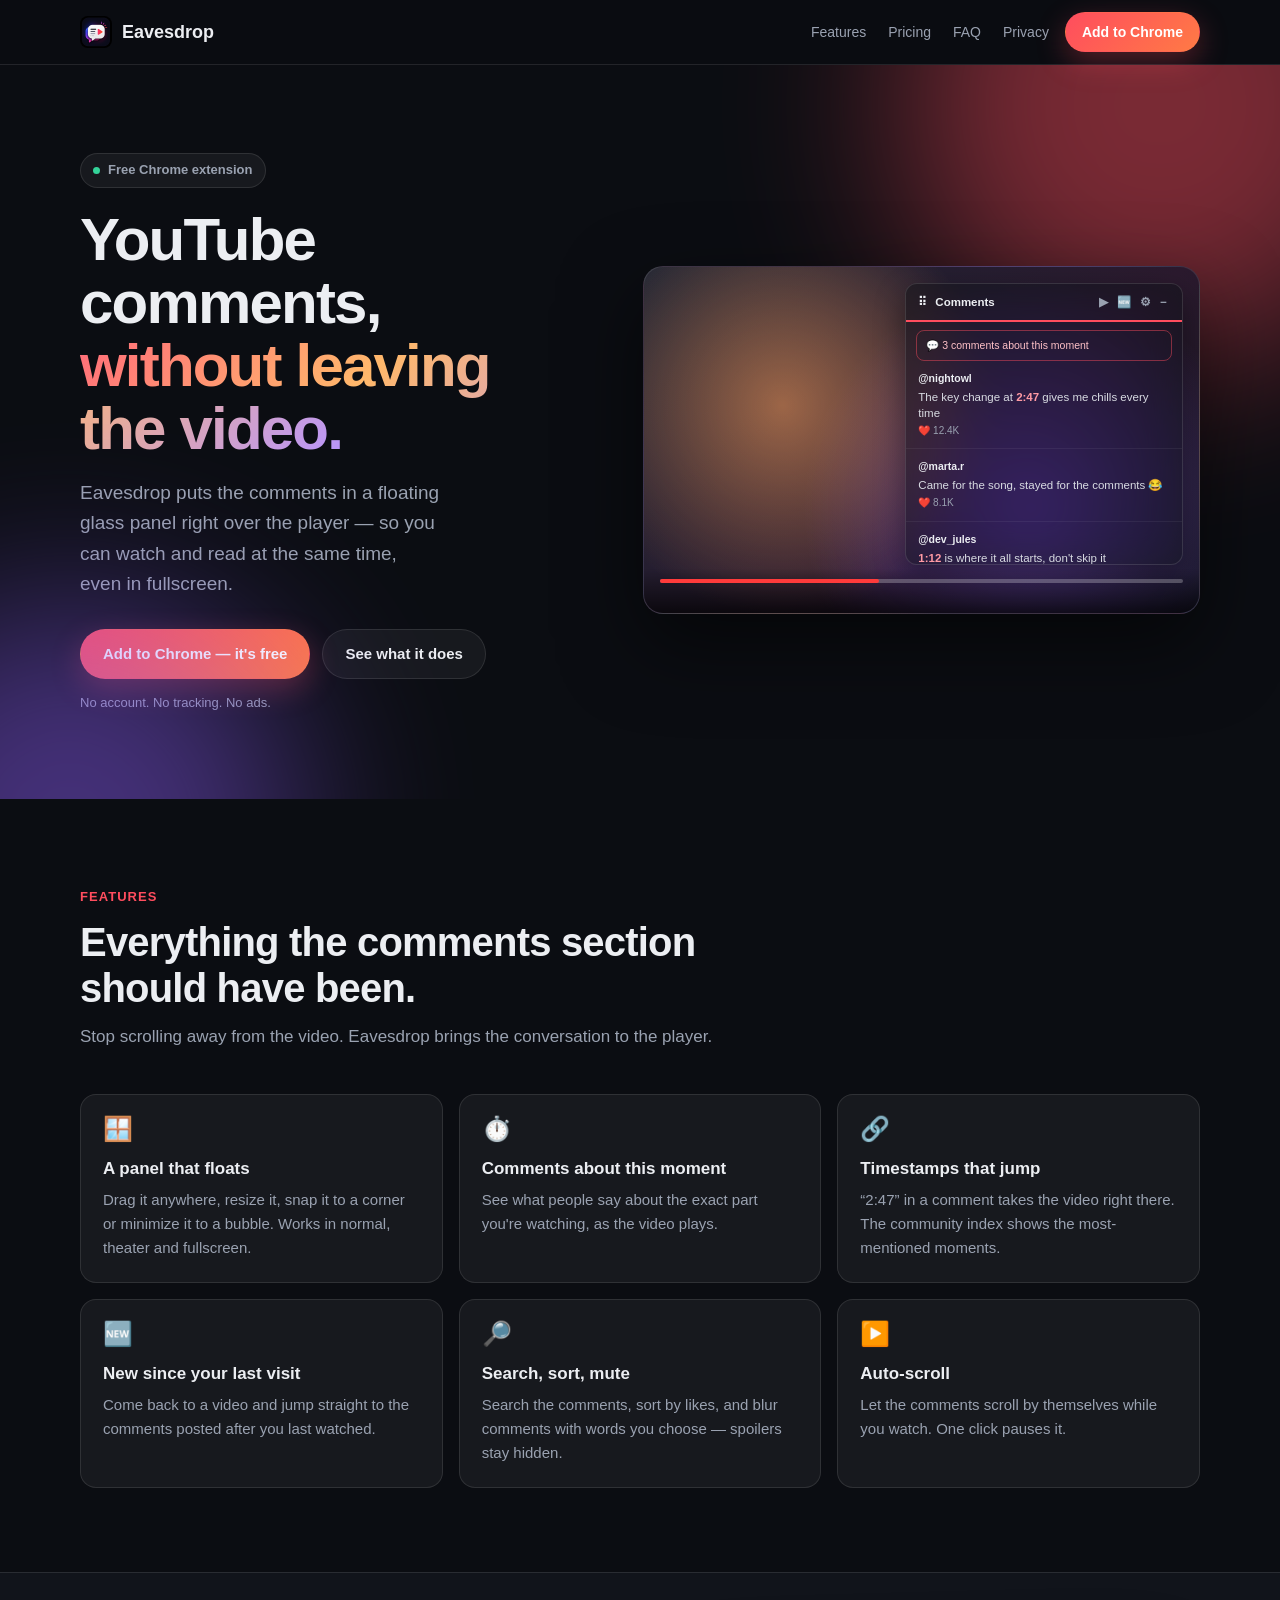
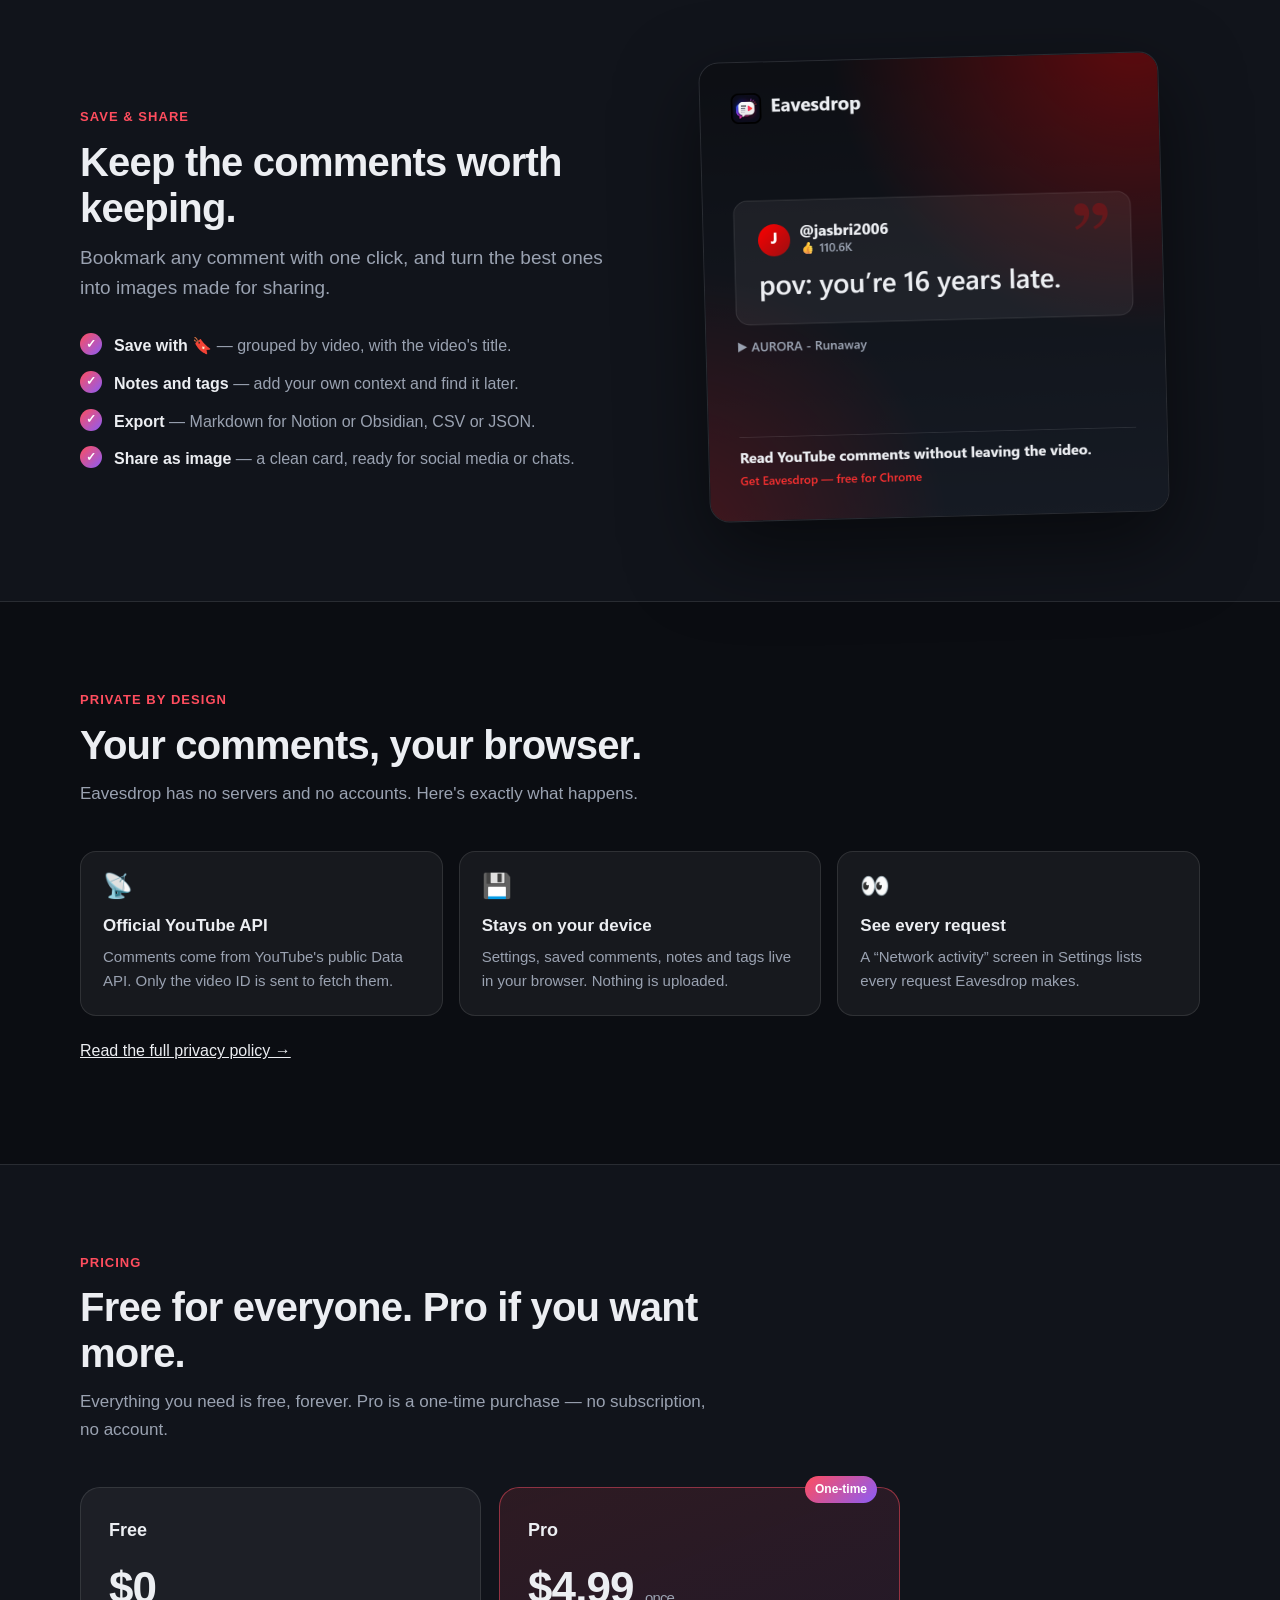
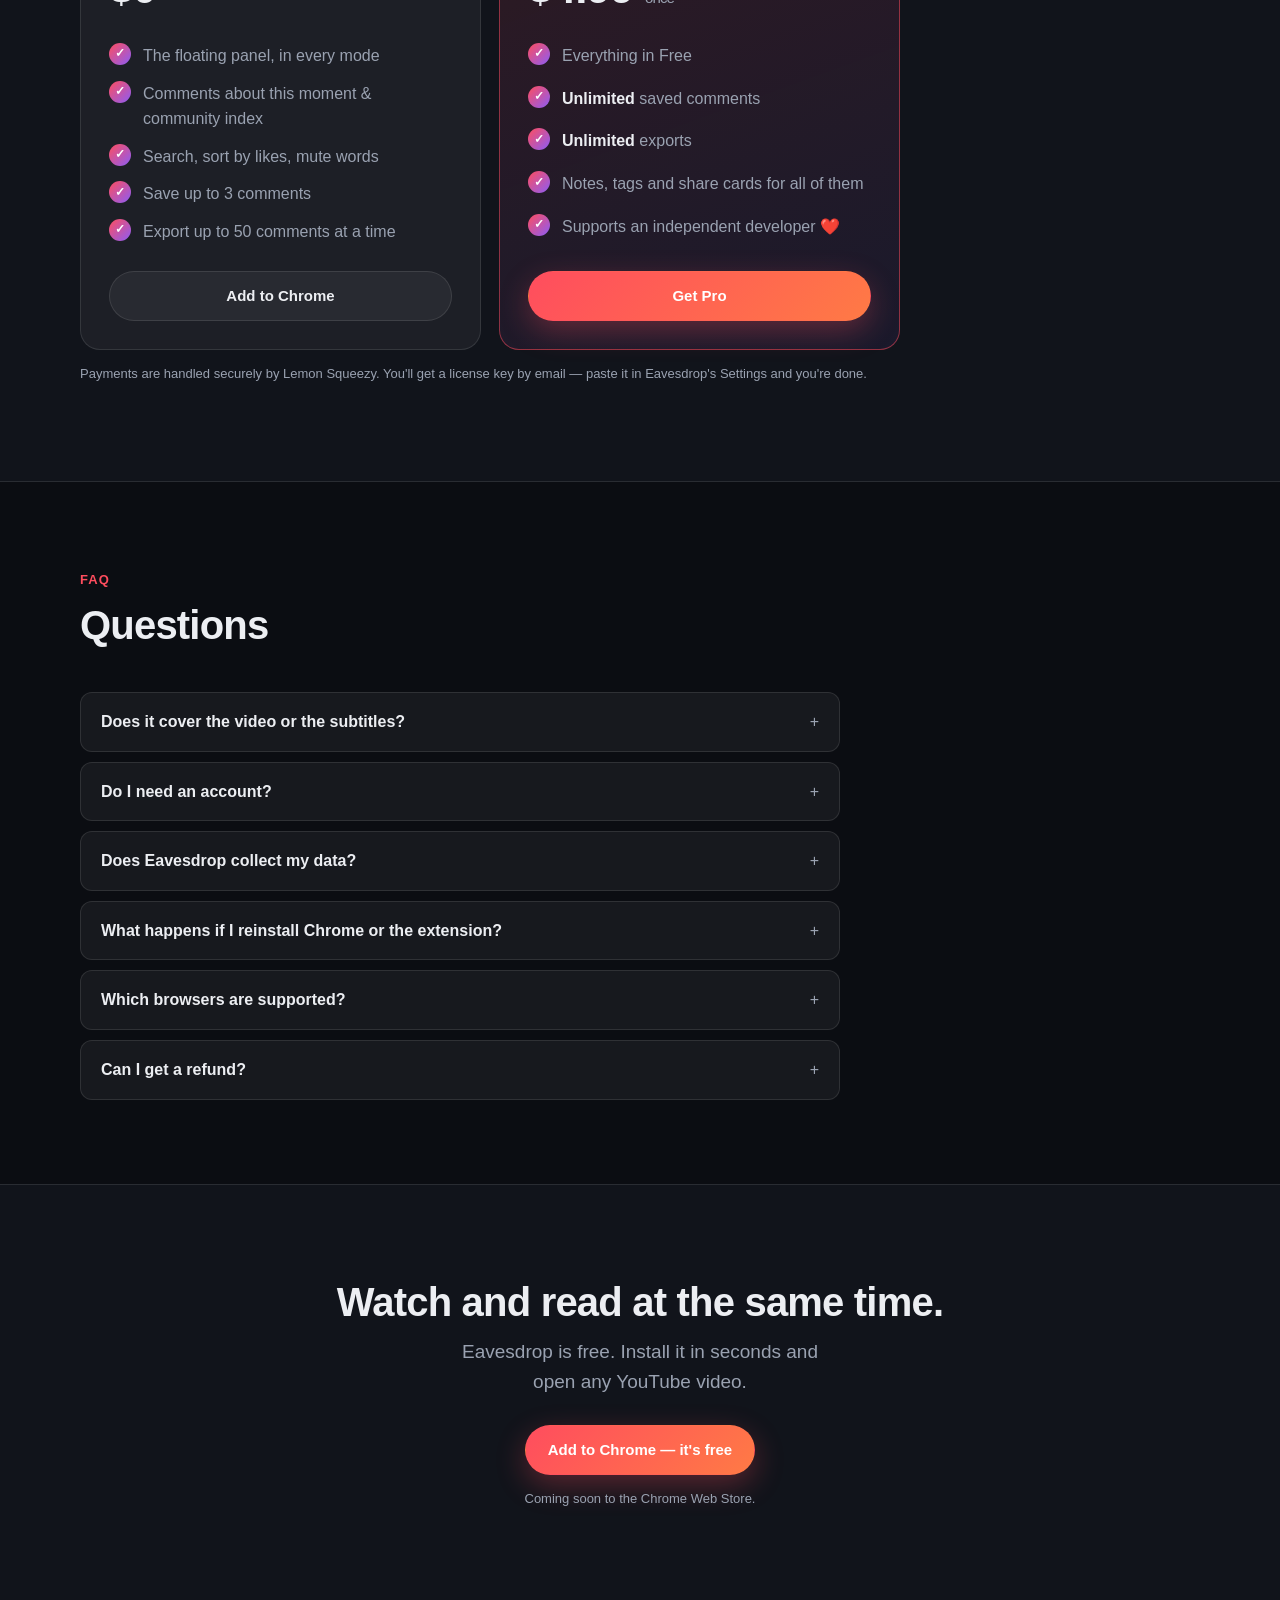
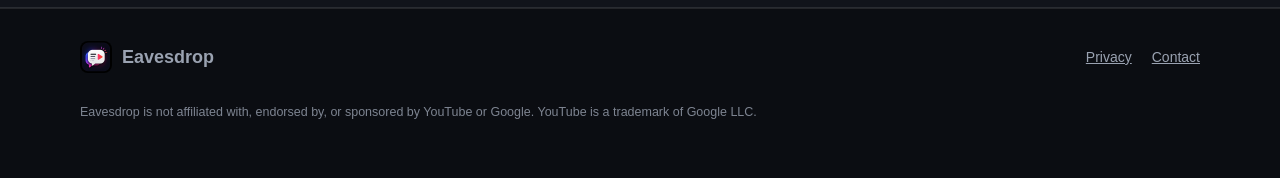
==== index.html @ 9b584753 "feat: landing y politica de privacidad de Eavesdrop" ====
<!doctype html>
<html lang="en">
  <head>
    <meta charset="utf-8" />
    <meta name="viewport" content="width=device-width, initial-scale=1" />
    <title>Eavesdrop — YouTube comments without leaving the video</title>
    <meta
      name="description"
      content="Eavesdrop is a Chrome extension that shows YouTube comments in a floating glass panel over the video. Watch and read at the same time — free, private, no account."
    />
    <meta property="og:title" content="Eavesdrop — YouTube comments without leaving the video" />
    <meta
      property="og:description"
      content="A floating comments panel over the YouTube player. Timestamps that jump, comments about this moment, save and share. Free Chrome extension."
    />
    <meta property="og:image" content="assets/share-card.png" />
    <meta property="og:type" content="website" />
    <meta name="twitter:card" content="summary_large_image" />
    <link rel="icon" type="image/png" href="assets/favicon.png" />
    <link rel="stylesheet" href="style.css" />
  </head>
  <body>
    <header class="nav">
      <div class="wrap">
        <a class="brand" href="./">
          <img src="assets/icon-128.png" alt="" width="32" height="32" />
          Eavesdrop
        </a>
        <nav class="nav-links" aria-label="Main">
          <a class="hide-sm" href="#features">Features</a>
          <a class="hide-sm" href="#pricing">Pricing</a>
          <a class="hide-sm" href="#faq">FAQ</a>
          <a href="privacy.html">Privacy</a>
        </nav>
        <a class="btn btn-primary btn-sm" data-cws href="#get">Add to Chrome</a>
      </div>
    </header>

    <main>
      <section class="hero">
        <div class="wrap">
          <div>
            <span class="eyebrow"><span class="dot"></span> Free Chrome extension</span>
            <h1>YouTube comments, <span class="grad">without leaving the video.</span></h1>
            <p class="lead">
              Eavesdrop puts the comments in a floating glass panel right over the player — so you can
              watch and read at the same time, even in fullscreen.
            </p>
            <div class="cta-row">
              <a class="btn btn-primary" data-cws href="#get">Add to Chrome — it's free</a>
              <a class="btn btn-ghost" href="#features">See what it does</a>
            </div>
            <p class="cta-note" data-cws-note>No account. No tracking. No ads.</p>
          </div>

          <div class="mock" role="img" aria-label="Eavesdrop's comments panel floating over a YouTube video">
            <div class="mock-panel" aria-hidden="true">
              <div class="mock-head"><span>⠿</span><span>Comments</span><span>▶ 🆕 ⚙ −</span></div>
              <div class="mock-moment">💬 3 comments about this moment</div>
              <div class="mock-comment">
                <b>@nightowl</b>
                <p>The key change at <span class="ts">2:47</span> gives me chills every time</p>
                <small>❤️ 12.4K</small>
              </div>
              <div class="mock-comment">
                <b>@marta.r</b>
                <p>Came for the song, stayed for the comments 😂</p>
                <small>❤️ 8.1K</small>
              </div>
              <div class="mock-comment">
                <b>@dev_jules</b>
                <p><span class="ts">1:12</span> is where it all starts, don't skip it</p>
                <small>❤️ 3.9K</small>
              </div>
              <div class="mock-comment">
                <b>@leo</b>
                <p>Who's here in 2026?</p>
                <small>❤️ 2.2K</small>
              </div>
            </div>
            <div class="mock-bar"></div>
            <div class="mock-progress"></div>
          </div>
        </div>
      </section>

      <section id="features">
        <div class="wrap">
          <div class="section-head">
            <span class="kicker">Features</span>
            <h2>Everything the comments section should have been.</h2>
            <p>Stop scrolling away from the video. Eavesdrop brings the conversation to the player.</p>
          </div>
          <div class="grid">
            <article class="card">
              <div class="icon">🪟</div>
              <h3>A panel that floats</h3>
              <p>Drag it anywhere, resize it, snap it to a corner or minimize it to a bubble. Works in normal, theater and fullscreen.</p>
            </article>
            <article class="card">
              <div class="icon">⏱️</div>
              <h3>Comments about this moment</h3>
              <p>See what people say about the exact part you're watching, as the video plays.</p>
            </article>
            <article class="card">
              <div class="icon">🔗</div>
              <h3>Timestamps that jump</h3>
              <p>“2:47” in a comment takes the video right there. The community index shows the most-mentioned moments.</p>
            </article>
            <article class="card">
              <div class="icon">🆕</div>
              <h3>New since your last visit</h3>
              <p>Come back to a video and jump straight to the comments posted after you last watched.</p>
            </article>
            <article class="card">
              <div class="icon">🔎</div>
              <h3>Search, sort, mute</h3>
              <p>Search the comments, sort by likes, and blur comments with words you choose — spoilers stay hidden.</p>
            </article>
            <article class="card">
              <div class="icon">▶️</div>
              <h3>Auto-scroll</h3>
              <p>Let the comments scroll by themselves while you watch. One click pauses it.</p>
            </article>
          </div>
        </div>
      </section>

      <section class="band">
        <div class="wrap split">
          <div>
            <span class="kicker">Save &amp; share</span>
            <h2>Keep the comments worth keeping.</h2>
            <p class="lead" style="max-width: none">
              Bookmark any comment with one click, and turn the best ones into images made for sharing.
            </p>
            <ul class="checks">
              <li><span><strong>Save with 🔖</strong> — grouped by video, with the video's title.</span></li>
              <li><span><strong>Notes and tags</strong> — add your own context and find it later.</span></li>
              <li><span><strong>Export</strong> — Markdown for Notion or Obsidian, CSV or JSON.</span></li>
              <li><span><strong>Share as image</strong> — a clean card, ready for social media or chats.</span></li>
            </ul>
          </div>
          <img
            class="share-img"
            src="assets/share-card.png"
            alt="A YouTube comment turned into a shareable image card by Eavesdrop"
            width="1080"
            height="1080"
            loading="lazy"
          />
        </div>
      </section>

      <section>
        <div class="wrap">
          <div class="section-head">
            <span class="kicker">Private by design</span>
            <h2>Your comments, your browser.</h2>
            <p>Eavesdrop has no servers and no accounts. Here's exactly what happens.</p>
          </div>
          <div class="grid">
            <article class="card">
              <div class="icon">📡</div>
              <h3>Official YouTube API</h3>
              <p>Comments come from YouTube's public Data API. Only the video ID is sent to fetch them.</p>
            </article>
            <article class="card">
              <div class="icon">💾</div>
              <h3>Stays on your device</h3>
              <p>Settings, saved comments, notes and tags live in your browser. Nothing is uploaded.</p>
            </article>
            <article class="card">
              <div class="icon">👀</div>
              <h3>See every request</h3>
              <p>A “Network activity” screen in Settings lists every request Eavesdrop makes.</p>
            </article>
          </div>
          <p style="margin-top: 22px"><a href="privacy.html">Read the full privacy policy →</a></p>
        </div>
      </section>

      <section id="pricing" class="band">
        <div class="wrap">
          <div class="section-head">
            <span class="kicker">Pricing</span>
            <h2>Free for everyone. Pro if you want more.</h2>
            <p>Everything you need is free, forever. Pro is a one-time purchase — no subscription, no account.</p>
          </div>
          <div class="pricing">
            <div class="plan">
              <h3>Free</h3>
              <div class="price">$0</div>
              <ul class="checks">
                <li>The floating panel, in every mode</li>
                <li>Comments about this moment &amp; community index</li>
                <li>Search, sort by likes, mute words</li>
                <li>Save up to 3 comments</li>
                <li>Export up to 50 comments at a time</li>
              </ul>
              <a class="btn btn-ghost" data-cws href="#get">Add to Chrome</a>
            </div>
            <div class="plan pro">
              <span class="tag">One-time</span>
              <h3>Pro</h3>
              <div class="price">$4.99 <small>once</small></div>
              <ul class="checks">
                <li>Everything in Free</li>
                <li><span><strong>Unlimited</strong> saved comments</span></li>
                <li><span><strong>Unlimited</strong> exports</span></li>
                <li>Notes, tags and share cards for all of them</li>
                <li>Supports an independent developer ❤️</li>
              </ul>
              <a class="btn btn-primary" href="https://eavesdrop.lemonsqueezy.com" rel="noopener">Get Pro</a>
            </div>
          </div>
          <p class="cta-note">
            Payments are handled securely by Lemon Squeezy. You'll get a license key by email — paste it in
            Eavesdrop's Settings and you're done.
          </p>
        </div>
      </section>

      <section id="faq">
        <div class="wrap">
          <div class="section-head">
            <span class="kicker">FAQ</span>
            <h2>Questions</h2>
          </div>
          <div class="faq">
            <details>
              <summary>Does it cover the video or the subtitles?</summary>
              <p>You decide where it goes: drag it, resize it, snap it to a corner, lower its opacity or minimize it to a small bubble. It never covers the subtitles.</p>
            </details>
            <details>
              <summary>Do I need an account?</summary>
              <p>No. Not for Eavesdrop, and not for buying Pro — checkout only asks for an email to send your license key.</p>
            </details>
            <details>
              <summary>Does Eavesdrop collect my data?</summary>
              <p>No. It has no servers. Comments are fetched from YouTube's official API with only the video ID, and everything you save stays in your browser. See the <a href="privacy.html">privacy policy</a>.</p>
            </details>
            <details>
              <summary>What happens if I reinstall Chrome or the extension?</summary>
              <p>Paste the same license key again in Settings. It's in the confirmation email from your purchase.</p>
            </details>
            <details>
              <summary>Which browsers are supported?</summary>
              <p>Google Chrome and Chromium-based browsers that support Chrome Web Store extensions, like Edge and Brave.</p>
            </details>
            <details>
              <summary>Can I get a refund?</summary>
              <p>Yes. If Pro isn't for you, reply to your purchase email within 14 days and you'll get your money back.</p>
            </details>
          </div>
        </div>
      </section>

      <section id="get" class="final band">
        <div class="wrap">
          <h2>Watch and read at the same time.</h2>
          <p class="lead">Eavesdrop is free. Install it in seconds and open any YouTube video.</p>
          <div class="cta-row">
            <a class="btn btn-primary" data-cws href="#get">Add to Chrome — it's free</a>
          </div>
          <p class="cta-note" data-cws-soon hidden>Coming soon to the Chrome Web Store.</p>
        </div>
      </section>
    </main>

    <footer>
      <div class="wrap">
        <a class="brand" href="./">
          <img src="assets/icon-128.png" alt="" width="24" height="24" />
          Eavesdrop
        </a>
        <nav aria-label="Footer">
          <a href="privacy.html">Privacy</a>
          <a href="mailto:fixcelservice@gmail.com">Contact</a>
        </nav>
        <p class="disclaimer">
          Eavesdrop is not affiliated with, endorsed by, or sponsored by YouTube or Google. YouTube is a trademark of Google LLC.
        </p>
      </div>
    </footer>

    <script>
      // Link de la Chrome Web Store: pegarlo aca cuando la ficha este
      // publicada. Mientras este vacio, los botones "Add to Chrome" llevan
      // al final de la pagina y se muestra "Coming soon".
      const CHROME_WEB_STORE_URL = '';
      if (CHROME_WEB_STORE_URL) {
        document.querySelectorAll('[data-cws]').forEach((a) => {
          a.href = CHROME_WEB_STORE_URL;
          a.rel = 'noopener';
        });
      } else {
        document.querySelectorAll('[data-cws-soon]').forEach((el) => (el.hidden = false));
      }
    </script>
  </body>
</html>
---- style.css ----
:root {
  color-scheme: dark;
  --bg: #0b0d12;
  --bg-2: #11141b;
  --surface: rgba(255, 255, 255, 0.05);
  --surface-strong: rgba(255, 255, 255, 0.08);
  --border: rgba(255, 255, 255, 0.1);
  --text: #eceef2;
  --muted: #9aa2b1;
  --accent: #ff4d5e;
  --accent-2: #8b5cf6;
  --radius: 16px;
  --font: -apple-system, "Segoe UI Variable", "Segoe UI", Roboto, "Helvetica Neue", Arial, sans-serif;
}

* {
  box-sizing: border-box;
}

html {
  scroll-behavior: smooth;
}

body {
  margin: 0;
  background: var(--bg);
  color: var(--text);
  font-family: var(--font);
  font-size: 16px;
  line-height: 1.6;
  -webkit-font-smoothing: antialiased;
}

a {
  color: inherit;
}

img {
  max-width: 100%;
  height: auto;
  display: block;
}

.wrap {
  width: min(1120px, calc(100% - 32px));
  margin: 0 auto;
}

/* Nav */
.nav {
  position: sticky;
  top: 0;
  z-index: 10;
  background: rgba(11, 13, 18, 0.75);
  backdrop-filter: blur(14px);
  -webkit-backdrop-filter: blur(14px);
  border-bottom: 1px solid var(--border);
}

.nav .wrap {
  display: flex;
  align-items: center;
  gap: 16px;
  height: 64px;
}

.brand {
  display: flex;
  align-items: center;
  gap: 10px;
  font-weight: 700;
  font-size: 18px;
  text-decoration: none;
}

.brand img {
  width: 32px;
  height: 32px;
  border-radius: 8px;
}

.nav-links {
  display: flex;
  gap: 22px;
  margin-left: auto;
  font-size: 14px;
}

.nav-links a {
  color: var(--muted);
  text-decoration: none;
}

.nav-links a:hover {
  color: var(--text);
}

@media (max-width: 720px) {
  .nav-links .hide-sm {
    display: none;
  }
}

/* Buttons */
.btn {
  display: inline-flex;
  align-items: center;
  gap: 8px;
  padding: 12px 22px;
  border-radius: 999px;
  font-weight: 600;
  font-size: 15px;
  text-decoration: none;
  border: 1px solid transparent;
  transition: transform 0.15s ease, background 0.15s ease, border-color 0.15s ease;
}

.btn:hover {
  transform: translateY(-1px);
}

.btn:focus-visible {
  outline: 2px solid var(--accent);
  outline-offset: 3px;
}

.btn-primary {
  background: linear-gradient(135deg, var(--accent), #ff7a45);
  color: #fff;
  box-shadow: 0 10px 30px rgba(255, 77, 94, 0.3);
}

.btn-ghost {
  border-color: var(--border);
  background: var(--surface);
  color: var(--text);
}

.btn-ghost:hover {
  border-color: rgba(255, 255, 255, 0.25);
}

.btn-sm {
  padding: 8px 16px;
  font-size: 14px;
}

/* Hero */
.hero {
  position: relative;
  overflow: hidden;
  padding: 88px 0 72px;
}

.hero::before,
.hero::after {
  content: "";
  position: absolute;
  border-radius: 50%;
  filter: blur(90px);
  opacity: 0.45;
  pointer-events: none;
}

.hero::before {
  width: 520px;
  height: 520px;
  background: var(--accent);
  top: -220px;
  right: -140px;
}

.hero::after {
  width: 460px;
  height: 460px;
  background: var(--accent-2);
  bottom: -260px;
  left: -160px;
}

.hero .wrap {
  position: relative;
  display: grid;
  grid-template-columns: 1fr 1.1fr;
  gap: 56px;
  align-items: center;
}

@media (max-width: 900px) {
  .hero {
    padding: 56px 0 48px;
  }
  .hero .wrap {
    grid-template-columns: 1fr;
    gap: 40px;
  }
}

.eyebrow {
  display: inline-flex;
  align-items: center;
  gap: 8px;
  padding: 6px 12px;
  border-radius: 999px;
  border: 1px solid var(--border);
  background: var(--surface);
  color: var(--muted);
  font-size: 13px;
  font-weight: 600;
}

.eyebrow .dot {
  width: 7px;
  height: 7px;
  border-radius: 50%;
  background: #34d399;
}

h1 {
  font-size: clamp(38px, 5.4vw, 60px);
  line-height: 1.05;
  letter-spacing: -0.03em;
  margin: 20px 0 18px;
}

h1 .grad {
  background: linear-gradient(135deg, #ff6b7a, #ffb86b 45%, #b794ff);
  -webkit-background-clip: text;
  background-clip: text;
  color: transparent;
}

.lead {
  font-size: 19px;
  color: var(--muted);
  max-width: 34ch;
  margin: 0 0 30px;
}

.cta-row {
  display: flex;
  flex-wrap: wrap;
  gap: 12px;
  align-items: center;
}

.cta-note {
  margin-top: 14px;
  font-size: 13px;
  color: var(--muted);
}

/* Player mockup */
.mock {
  position: relative;
  aspect-ratio: 16 / 10;
  border-radius: 20px;
  overflow: hidden;
  border: 1px solid var(--border);
  box-shadow: 0 30px 80px rgba(0, 0, 0, 0.55);
  background:
    radial-gradient(circle at 25% 40%, rgba(255, 160, 90, 0.55), transparent 45%),
    radial-gradient(circle at 70% 70%, rgba(139, 92, 246, 0.5), transparent 50%),
    linear-gradient(135deg, #1d2333, #2b1a2e 60%, #12151e);
}

.mock-bar {
  position: absolute;
  left: 0;
  right: 0;
  bottom: 0;
  height: 44px;
  background: linear-gradient(to top, rgba(0, 0, 0, 0.7), transparent);
}

.mock-progress {
  position: absolute;
  left: 16px;
  right: 16px;
  bottom: 30px;
  height: 4px;
  border-radius: 2px;
  background: rgba(255, 255, 255, 0.25);
}

.mock-progress::after {
  content: "";
  position: absolute;
  inset: 0 58% 0 0;
  border-radius: 2px;
  background: #ff3b3b;
}

.mock-panel {
  position: absolute;
  top: 16px;
  right: 16px;
  width: 50%;
  max-height: calc(100% - 64px);
  display: flex;
  flex-direction: column;
  border-radius: 12px;
  background: rgba(18, 20, 24, 0.55);
  backdrop-filter: blur(18px) saturate(160%);
  -webkit-backdrop-filter: blur(18px) saturate(160%);
  border: 1px solid rgba(255, 255, 255, 0.12);
  box-shadow: 0 12px 30px rgba(0, 0, 0, 0.4);
  font-size: 11.5px;
  overflow: hidden;
}

.mock-head {
  display: flex;
  align-items: center;
  gap: 8px;
  padding: 9px 12px;
  font-weight: 700;
  border-bottom: 2px solid var(--accent);
}

.mock-head span:last-child {
  margin-left: auto;
  color: var(--muted);
  letter-spacing: 3px;
}

.mock-moment {
  margin: 8px 10px 0;
  padding: 6px 9px;
  border-radius: 8px;
  border: 1px solid rgba(255, 77, 94, 0.45);
  color: #ffc2c8;
  font-size: 10.5px;
}

.mock-comment {
  padding: 9px 12px;
  border-bottom: 1px solid rgba(255, 255, 255, 0.06);
}

.mock-comment b {
  display: block;
  font-size: 10.5px;
}

.mock-comment p {
  margin: 2px 0 0;
  color: #d9dce3;
  line-height: 1.4;
}

.mock-comment .ts {
  color: #ff9aa4;
  font-weight: 600;
}

.mock-comment small {
  color: var(--muted);
  font-size: 10px;
}

@media (max-width: 520px) {
  .mock-panel {
    width: 62%;
    font-size: 10px;
  }
  .mock-comment:nth-of-type(n + 4) {
    display: none;
  }
}

/* Sections */
section {
  padding: 84px 0;
}

.section-head {
  max-width: 640px;
  margin-bottom: 44px;
}

.kicker {
  color: var(--accent);
  font-weight: 700;
  font-size: 13px;
  letter-spacing: 0.08em;
  text-transform: uppercase;
}

h2 {
  font-size: clamp(28px, 3.6vw, 40px);
  line-height: 1.15;
  letter-spacing: -0.02em;
  margin: 10px 0 12px;
}

.section-head p {
  color: var(--muted);
  margin: 0;
  font-size: 17px;
}

.grid {
  display: grid;
  grid-template-columns: repeat(3, 1fr);
  gap: 16px;
}

@media (max-width: 900px) {
  .grid {
    grid-template-columns: repeat(2, 1fr);
  }
}

@media (max-width: 600px) {
  .grid {
    grid-template-columns: 1fr;
  }
}

.card {
  padding: 22px;
  border-radius: var(--radius);
  border: 1px solid var(--border);
  background: var(--surface);
}

.card .icon {
  font-size: 24px;
  line-height: 1;
}

.card h3 {
  margin: 14px 0 6px;
  font-size: 17px;
}

.card p {
  margin: 0;
  color: var(--muted);
  font-size: 15px;
}

/* Split (save & share) */
.split {
  display: grid;
  grid-template-columns: 1fr 1fr;
  gap: 56px;
  align-items: center;
}

@media (max-width: 900px) {
  .split {
    grid-template-columns: 1fr;
    gap: 36px;
  }
}

.checks {
  list-style: none;
  padding: 0;
  margin: 24px 0 0;
  display: grid;
  gap: 12px;
}

.checks li {
  display: flex;
  gap: 12px;
  color: var(--muted);
}

.checks li::before {
  content: "✓";
  flex-shrink: 0;
  width: 22px;
  height: 22px;
  border-radius: 50%;
  display: grid;
  place-items: center;
  font-size: 12px;
  font-weight: 700;
  color: #fff;
  background: linear-gradient(135deg, var(--accent), var(--accent-2));
}

.checks strong {
  color: var(--text);
}

.share-img {
  width: 100%;
  max-width: 460px;
  justify-self: center;
  border-radius: 20px;
  border: 1px solid var(--border);
  box-shadow: 0 30px 80px rgba(0, 0, 0, 0.5);
  transform: rotate(-1.5deg);
}

/* Privacy band */
.band {
  background: var(--bg-2);
  border-top: 1px solid var(--border);
  border-bottom: 1px solid var(--border);
}

/* Pricing */
.pricing {
  display: grid;
  grid-template-columns: 1fr 1fr;
  gap: 18px;
  max-width: 820px;
}

@media (max-width: 720px) {
  .pricing {
    grid-template-columns: 1fr;
  }
}

.plan {
  position: relative;
  padding: 28px;
  border-radius: 20px;
  border: 1px solid var(--border);
  background: var(--surface);
  display: flex;
  flex-direction: column;
}

.plan.pro {
  border-color: rgba(255, 77, 94, 0.5);
  background: linear-gradient(160deg, rgba(255, 77, 94, 0.12), rgba(139, 92, 246, 0.08));
}

.plan .tag {
  position: absolute;
  top: -12px;
  right: 22px;
  padding: 4px 10px;
  border-radius: 999px;
  font-size: 12px;
  font-weight: 700;
  background: linear-gradient(135deg, var(--accent), var(--accent-2));
  color: #fff;
}

.plan h3 {
  margin: 0;
  font-size: 18px;
}

.price {
  font-size: 44px;
  font-weight: 800;
  letter-spacing: -0.02em;
  margin: 8px 0 2px;
}

.price small {
  font-size: 15px;
  font-weight: 500;
  color: var(--muted);
}

.plan .checks {
  margin: 18px 0 26px;
  flex: 1;
}

.plan .btn {
  justify-content: center;
}

/* FAQ */
.faq {
  max-width: 760px;
  display: grid;
  gap: 10px;
}

.faq details {
  border: 1px solid var(--border);
  border-radius: 12px;
  background: var(--surface);
  padding: 16px 20px;
}

.faq summary {
  cursor: pointer;
  font-weight: 600;
  list-style: none;
}

.faq summary::-webkit-details-marker {
  display: none;
}

.faq summary::after {
  content: "+";
  float: right;
  color: var(--muted);
  font-weight: 400;
}

.faq details[open] summary::after {
  content: "–";
}

.faq p {
  margin: 10px 0 0;
  color: var(--muted);
}

/* Final CTA */
.final {
  text-align: center;
}

.final .lead {
  margin: 0 auto 28px;
}

.final .cta-row {
  justify-content: center;
}

/* Footer */
footer {
  border-top: 1px solid var(--border);
  padding: 32px 0 44px;
  color: var(--muted);
  font-size: 14px;
}

footer .wrap {
  display: flex;
  flex-wrap: wrap;
  gap: 16px 28px;
  align-items: center;
}

footer nav {
  display: flex;
  gap: 20px;
  margin-left: auto;
}

footer a {
  color: var(--muted);
}

footer a:hover {
  color: var(--text);
}

.disclaimer {
  width: 100%;
  font-size: 12.5px;
  opacity: 0.8;
}

/* Legal page */
.legal {
  padding: 64px 0 80px;
}

.legal .wrap {
  max-width: 760px;
}

.legal h1 {
  font-size: clamp(32px, 4.4vw, 44px);
  margin: 0 0 8px;
}

.legal .updated {
  color: var(--muted);
  margin: 0 0 32px;
}

.legal h2 {
  font-size: 22px;
  margin: 40px 0 12px;
}

.legal p,
.legal li {
  color: #c9cdd6;
}

.legal ul {
  padding-left: 20px;
}

.legal li {
  margin-bottom: 10px;
}

.legal code {
  font-size: 0.9em;
  padding: 1px 6px;
  border-radius: 6px;
  background: var(--surface-strong);
}

.legal .summary {
  padding: 18px 20px;
  border-radius: 12px;
  border: 1px solid var(--border);
  background: var(--surface);
}

@media (prefers-reduced-motion: reduce) {
  html {
    scroll-behavior: auto;
  }
  .btn {
    transition: none;
  }
}
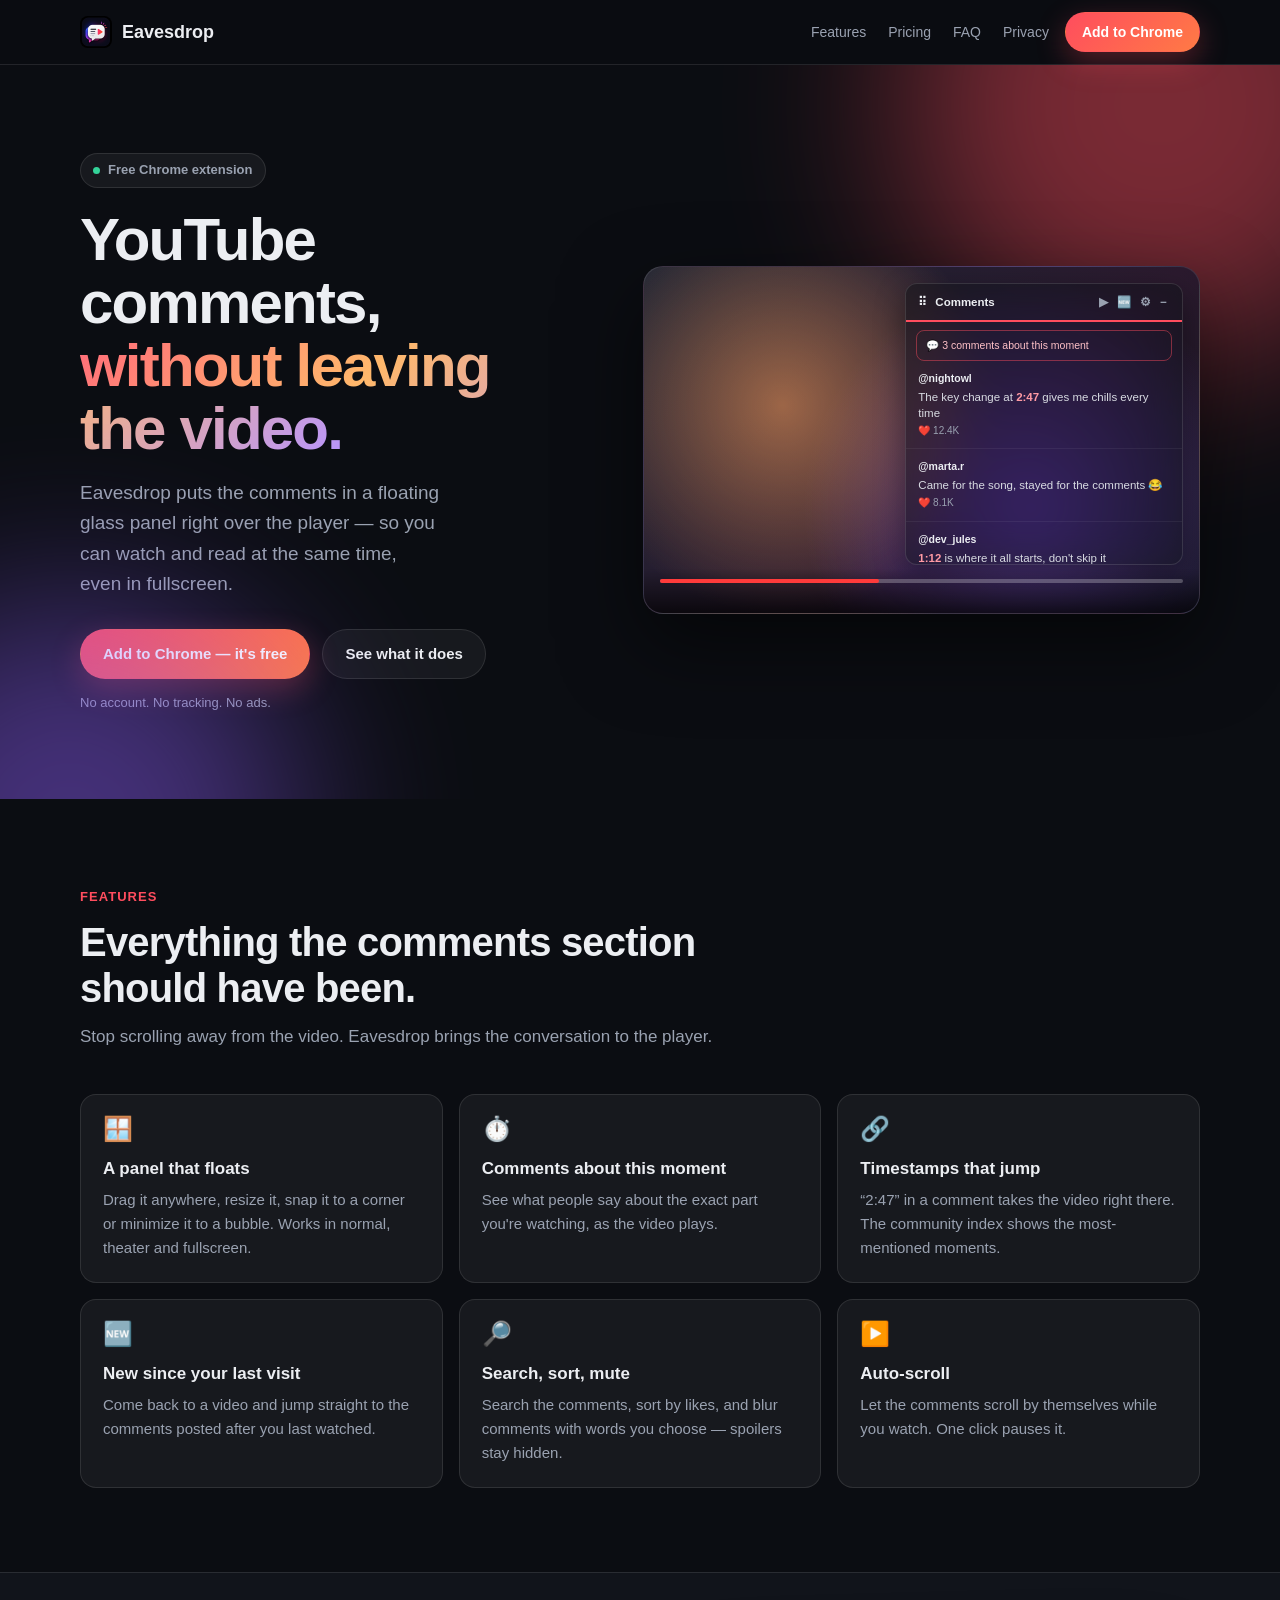
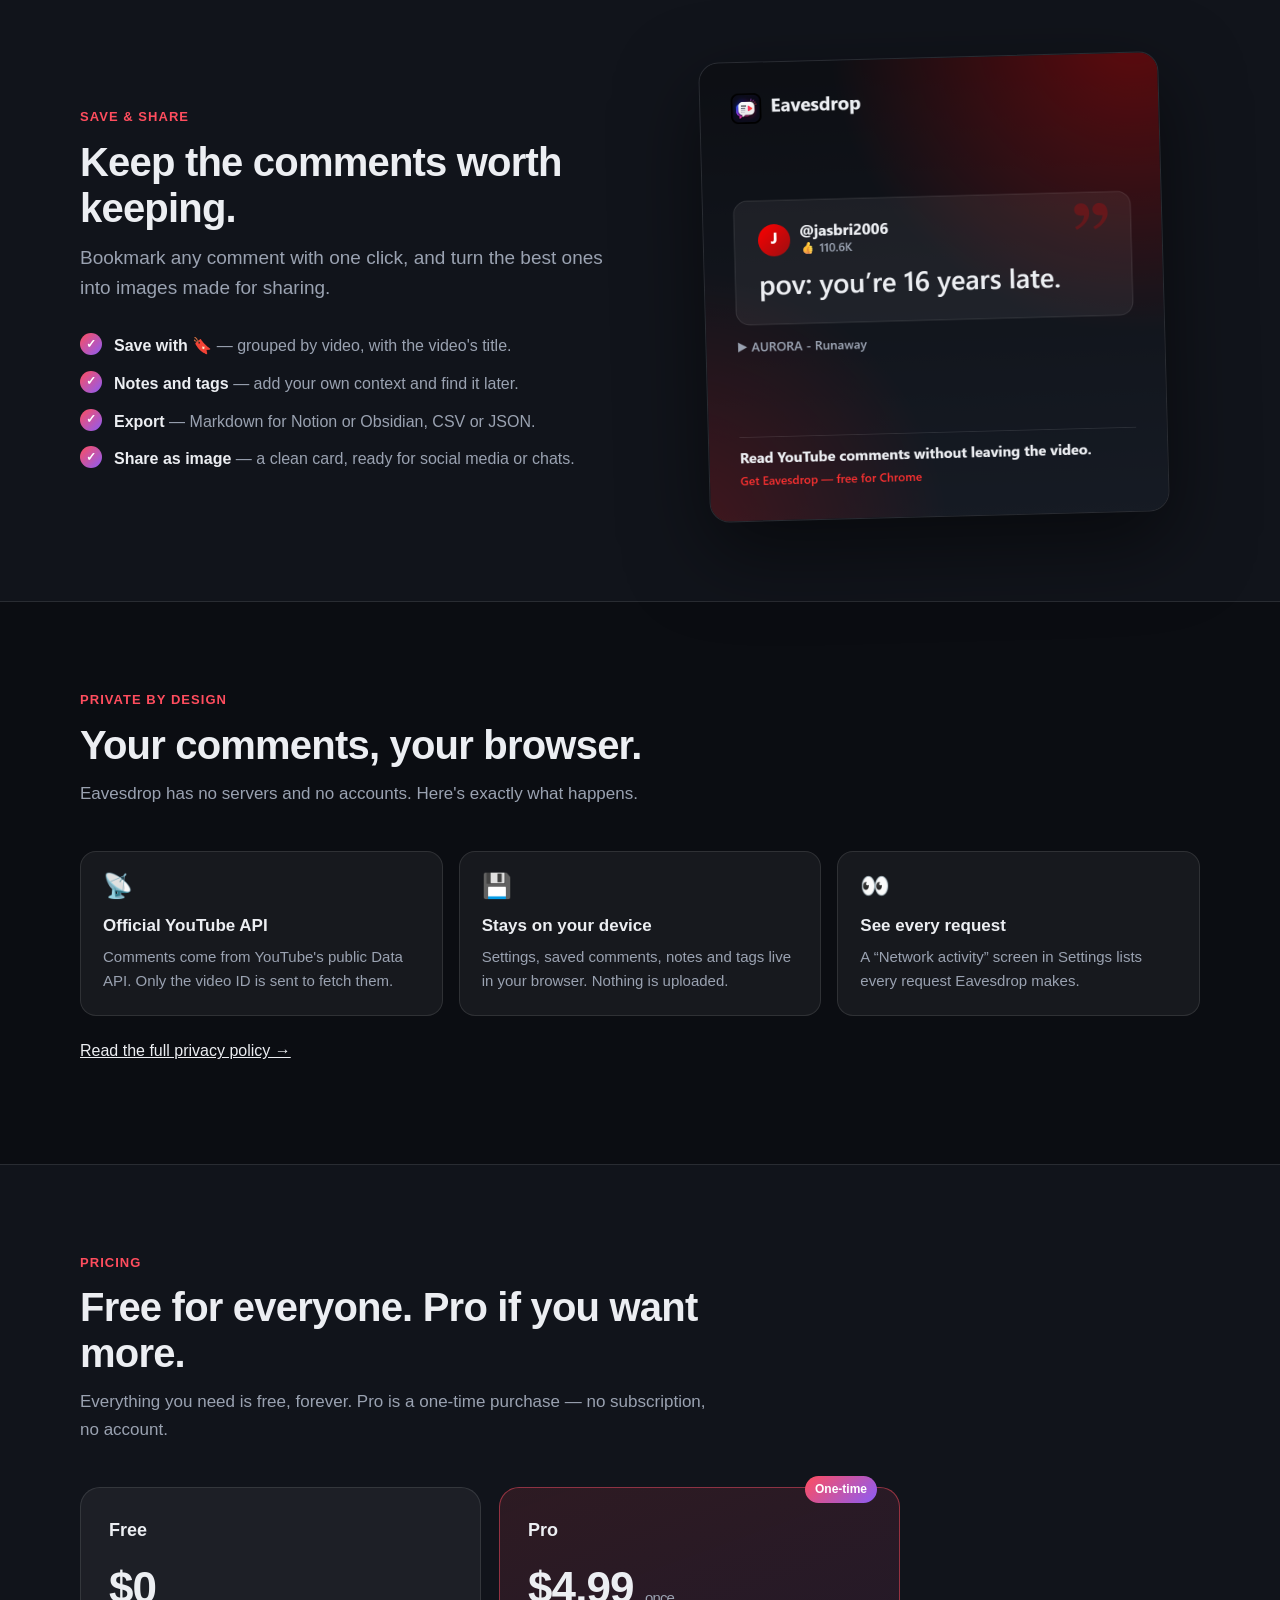
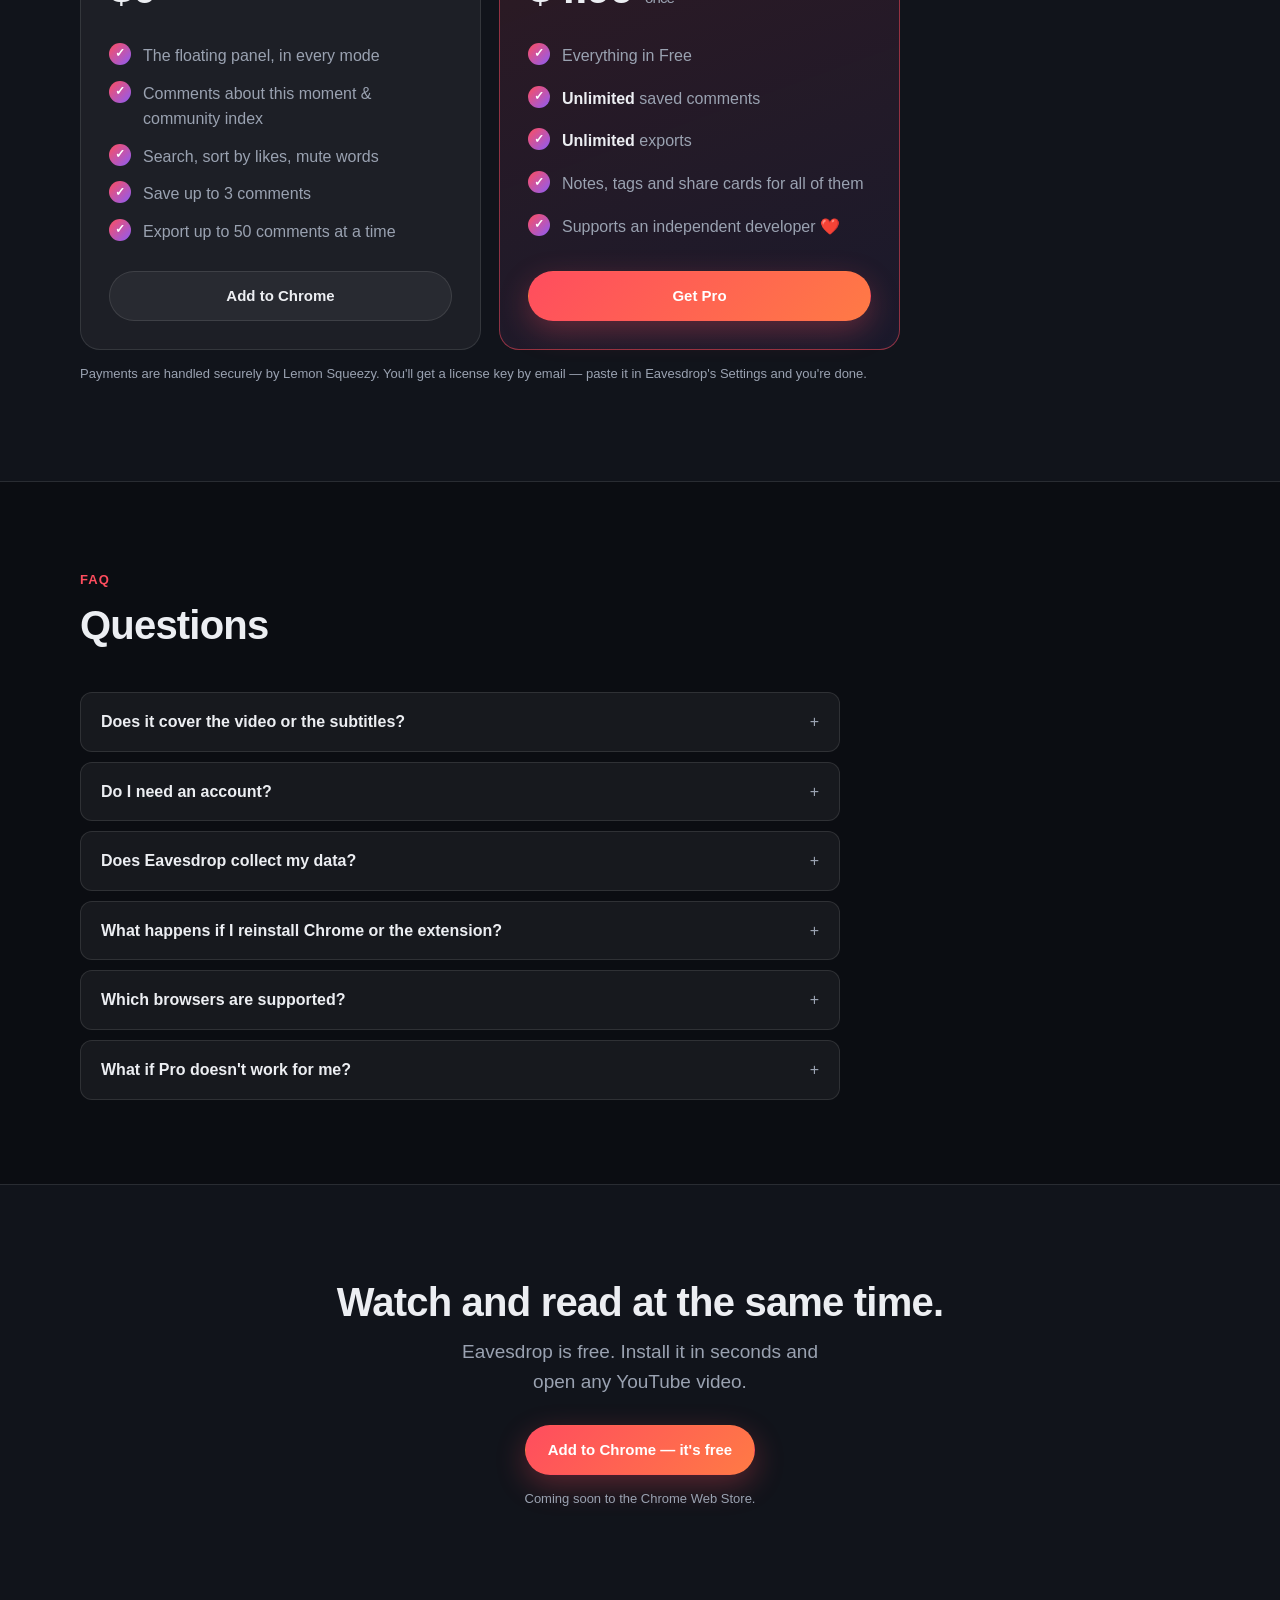
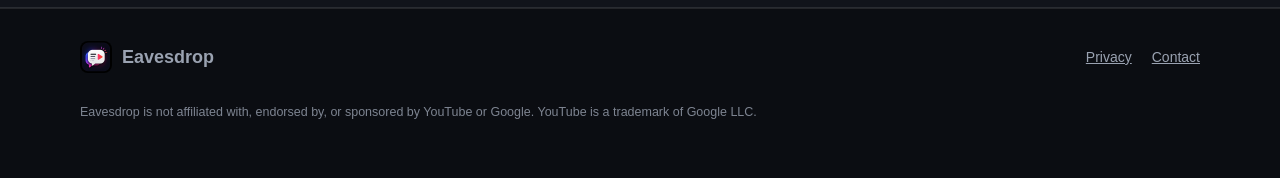
==== commit c6c4e9bc: "docs: respuesta de soporte de compra sin plazo de reembolso fijo" ====
--- a/index.html
+++ b/index.html
@@ -249,8 +249,8 @@
               <p>Google Chrome and Chromium-based browsers that support Chrome Web Store extensions, like Edge and Brave.</p>
             </details>
             <details>
-              <summary>Can I get a refund?</summary>
-              <p>Yes. If Pro isn't for you, reply to your purchase email within 14 days and you'll get your money back.</p>
+              <summary>What if Pro doesn't work for me?</summary>
+              <p>If something isn't working for you, reply to your purchase email and we'll sort it out.</p>
             </details>
           </div>
         </div>
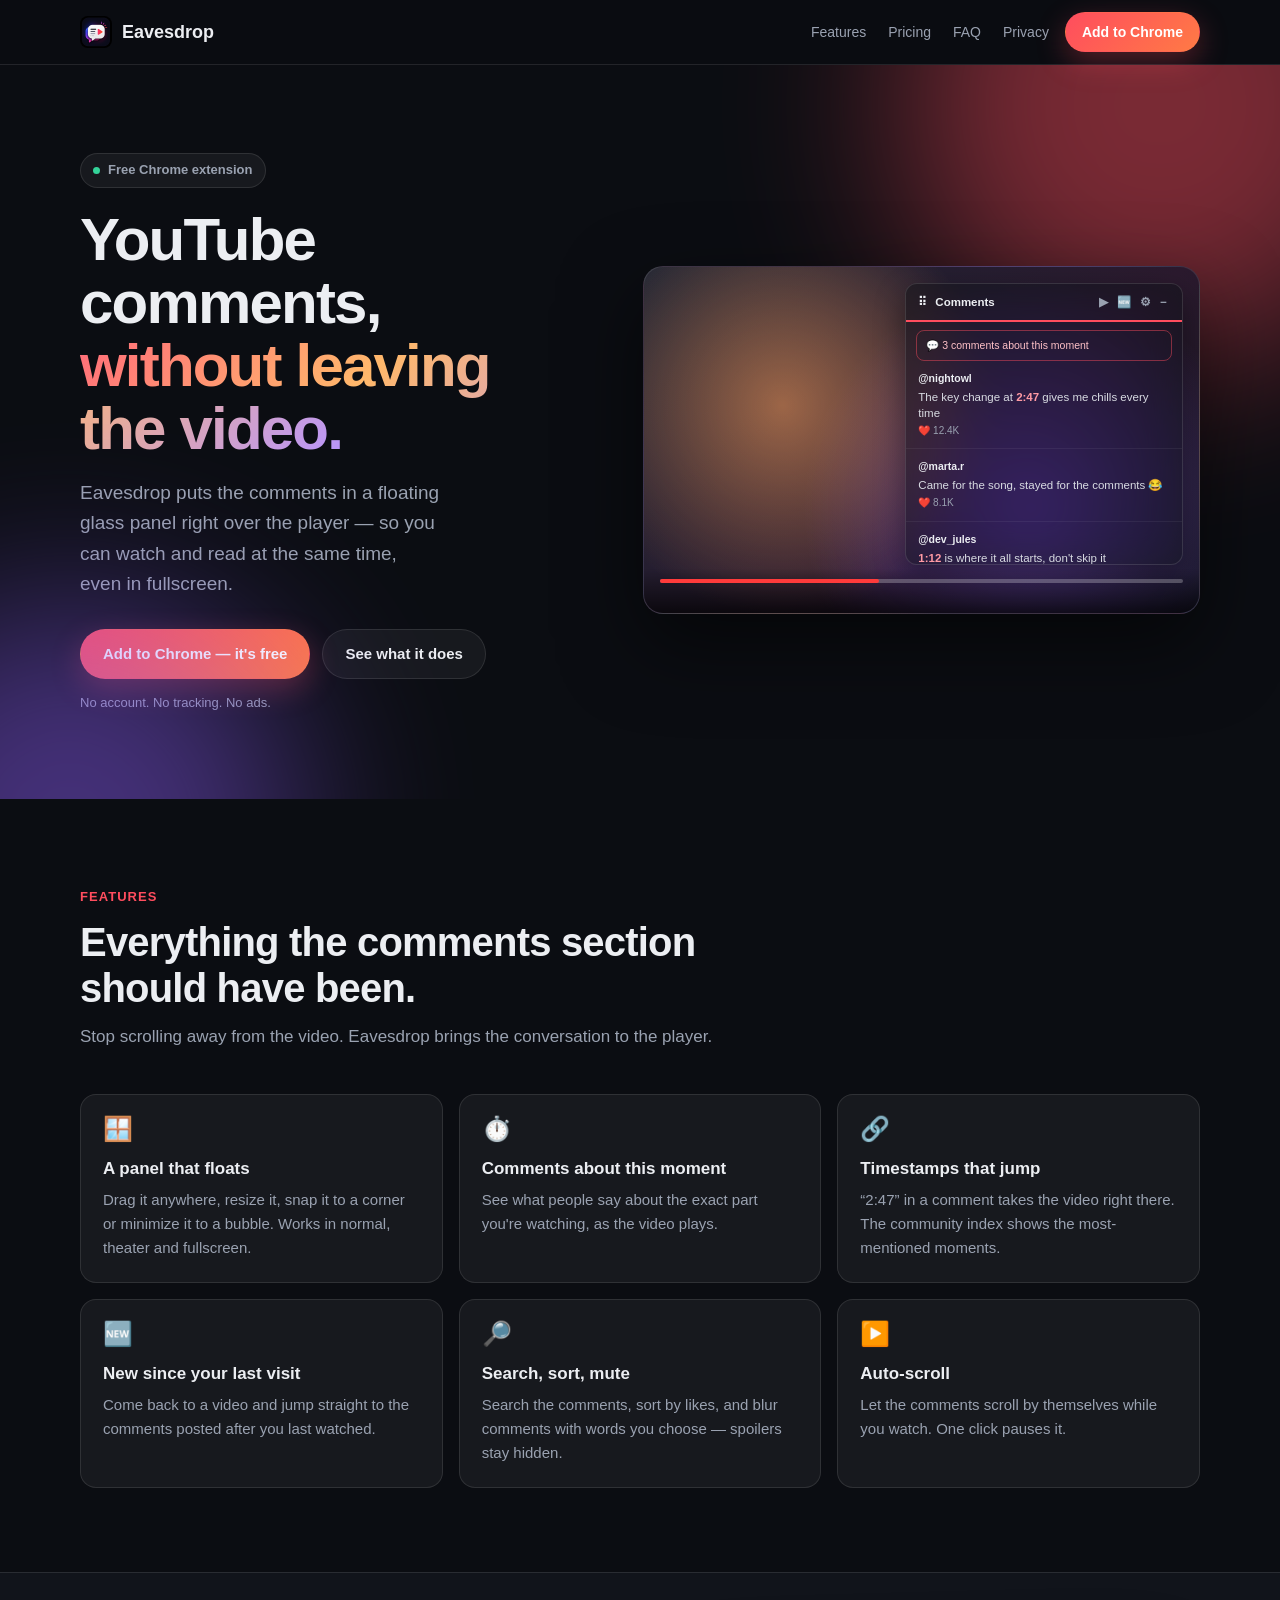
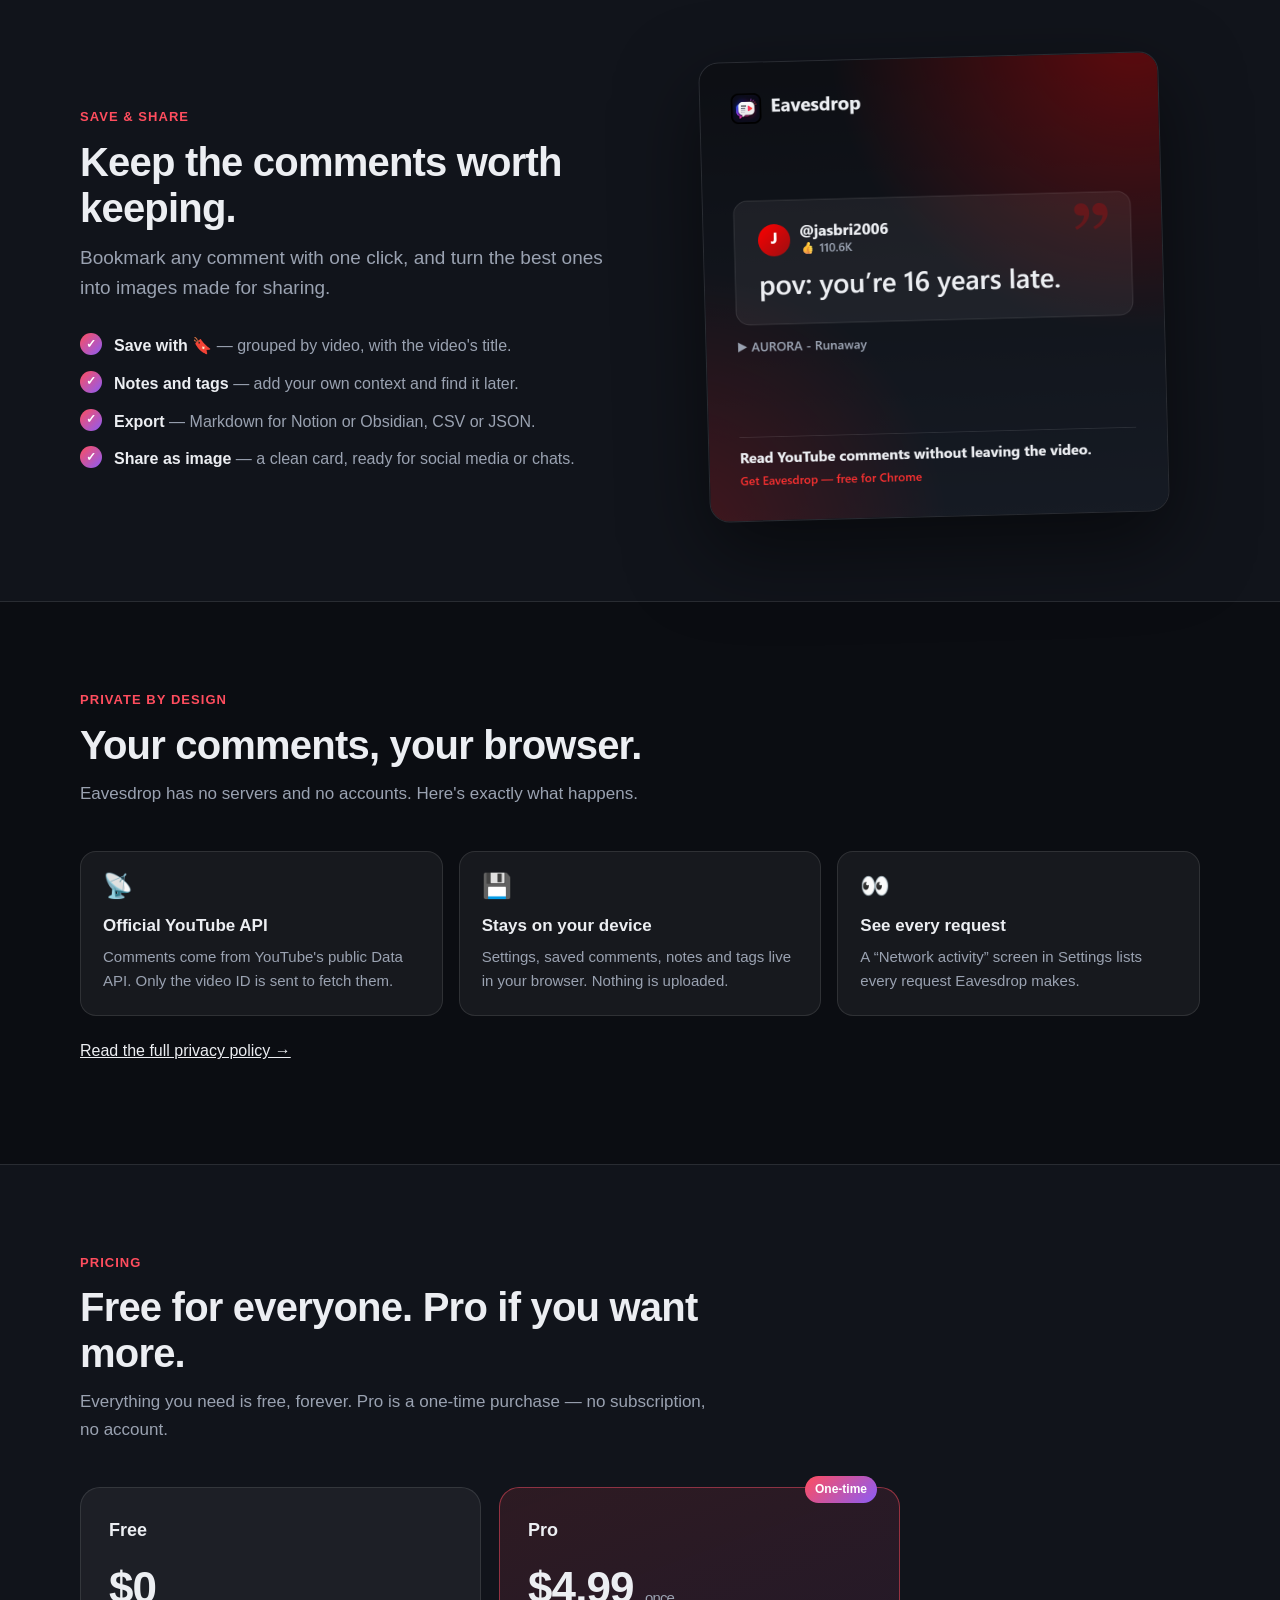
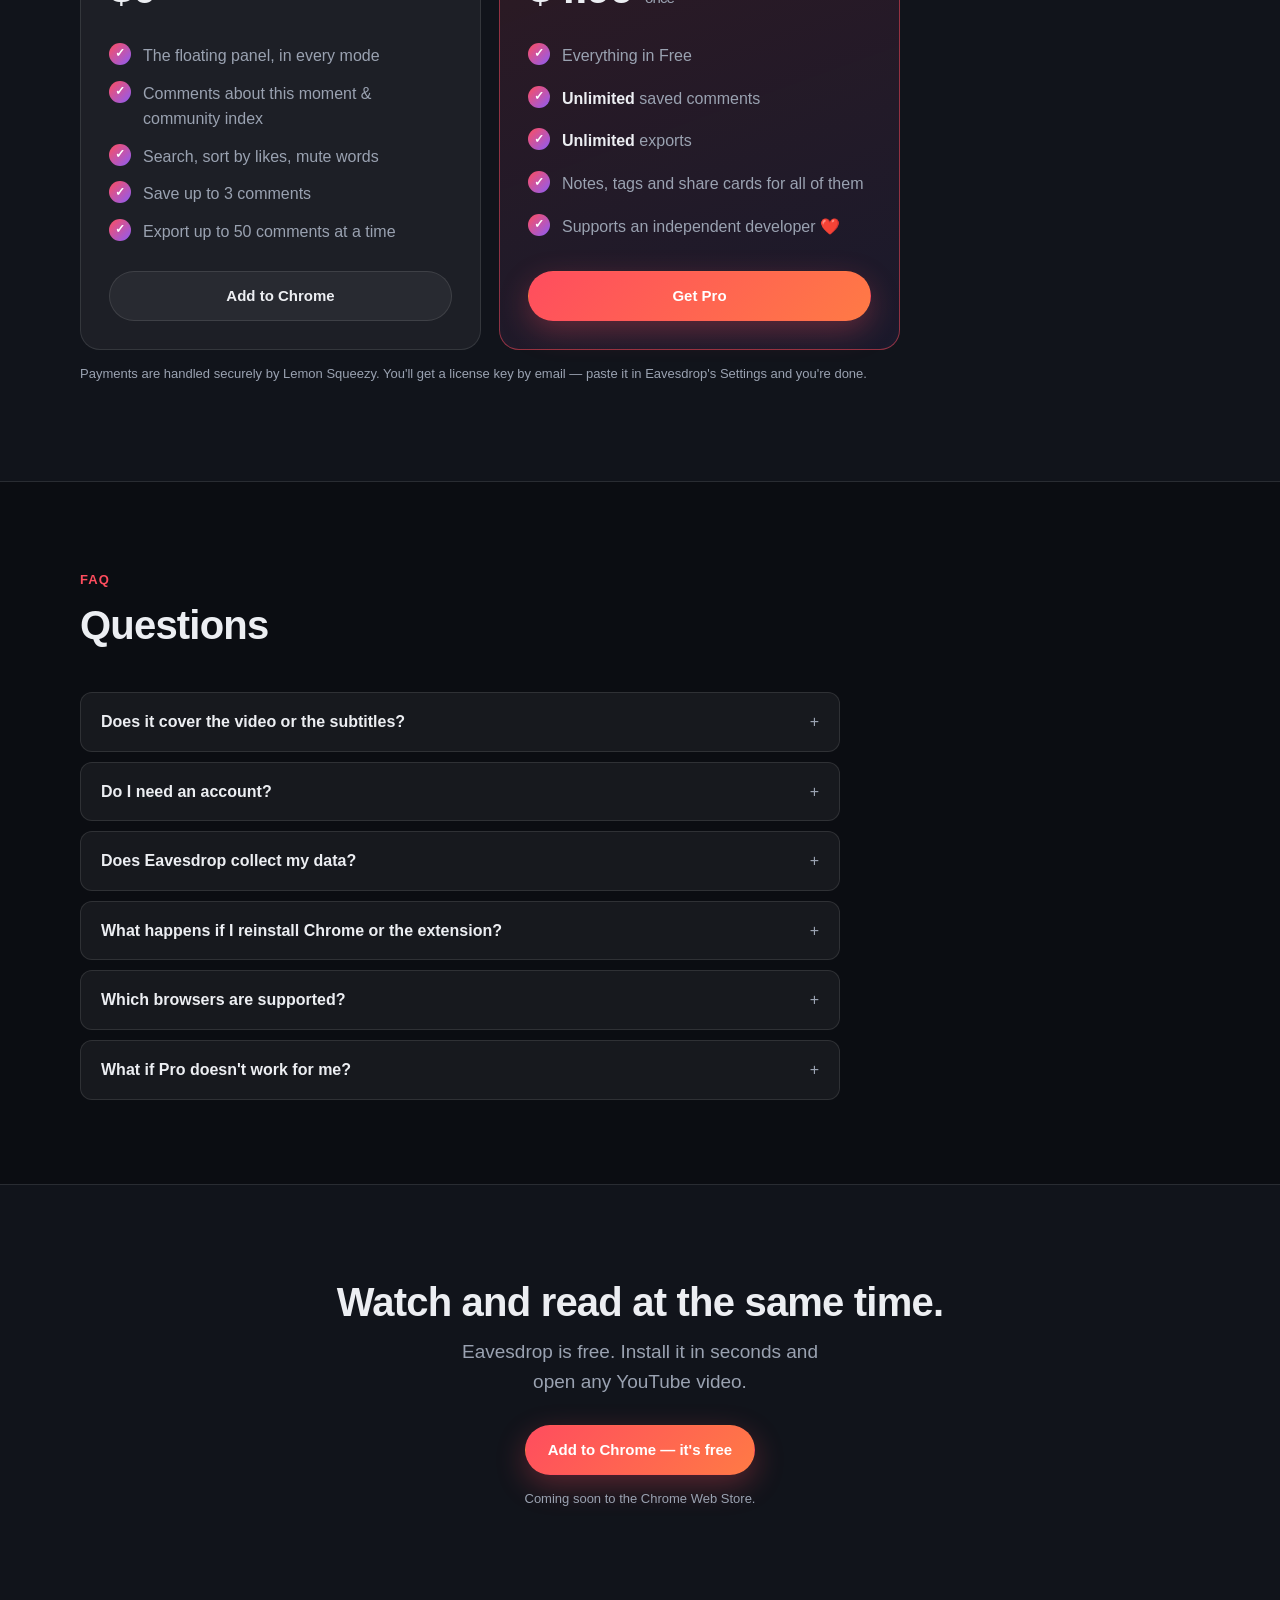
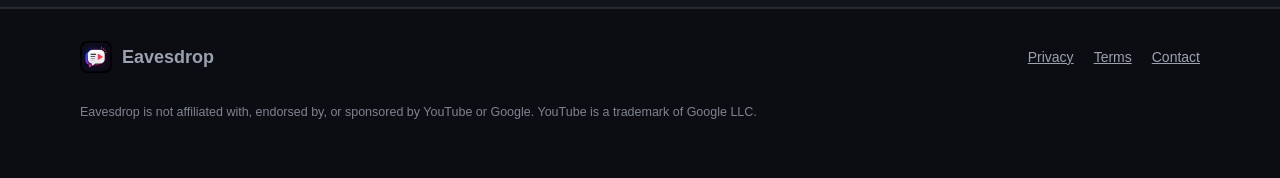
==== commit c3ff7ff2: "docs: terminos de uso y seccion de YouTube API Services en la politica de privacidad" ====
--- a/index.html
+++ b/index.html
@@ -276,6 +276,7 @@
         </a>
         <nav aria-label="Footer">
           <a href="privacy.html">Privacy</a>
+          <a href="terms.html">Terms</a>
           <a href="mailto:fixcelservice@gmail.com">Contact</a>
         </nav>
         <p class="disclaimer">
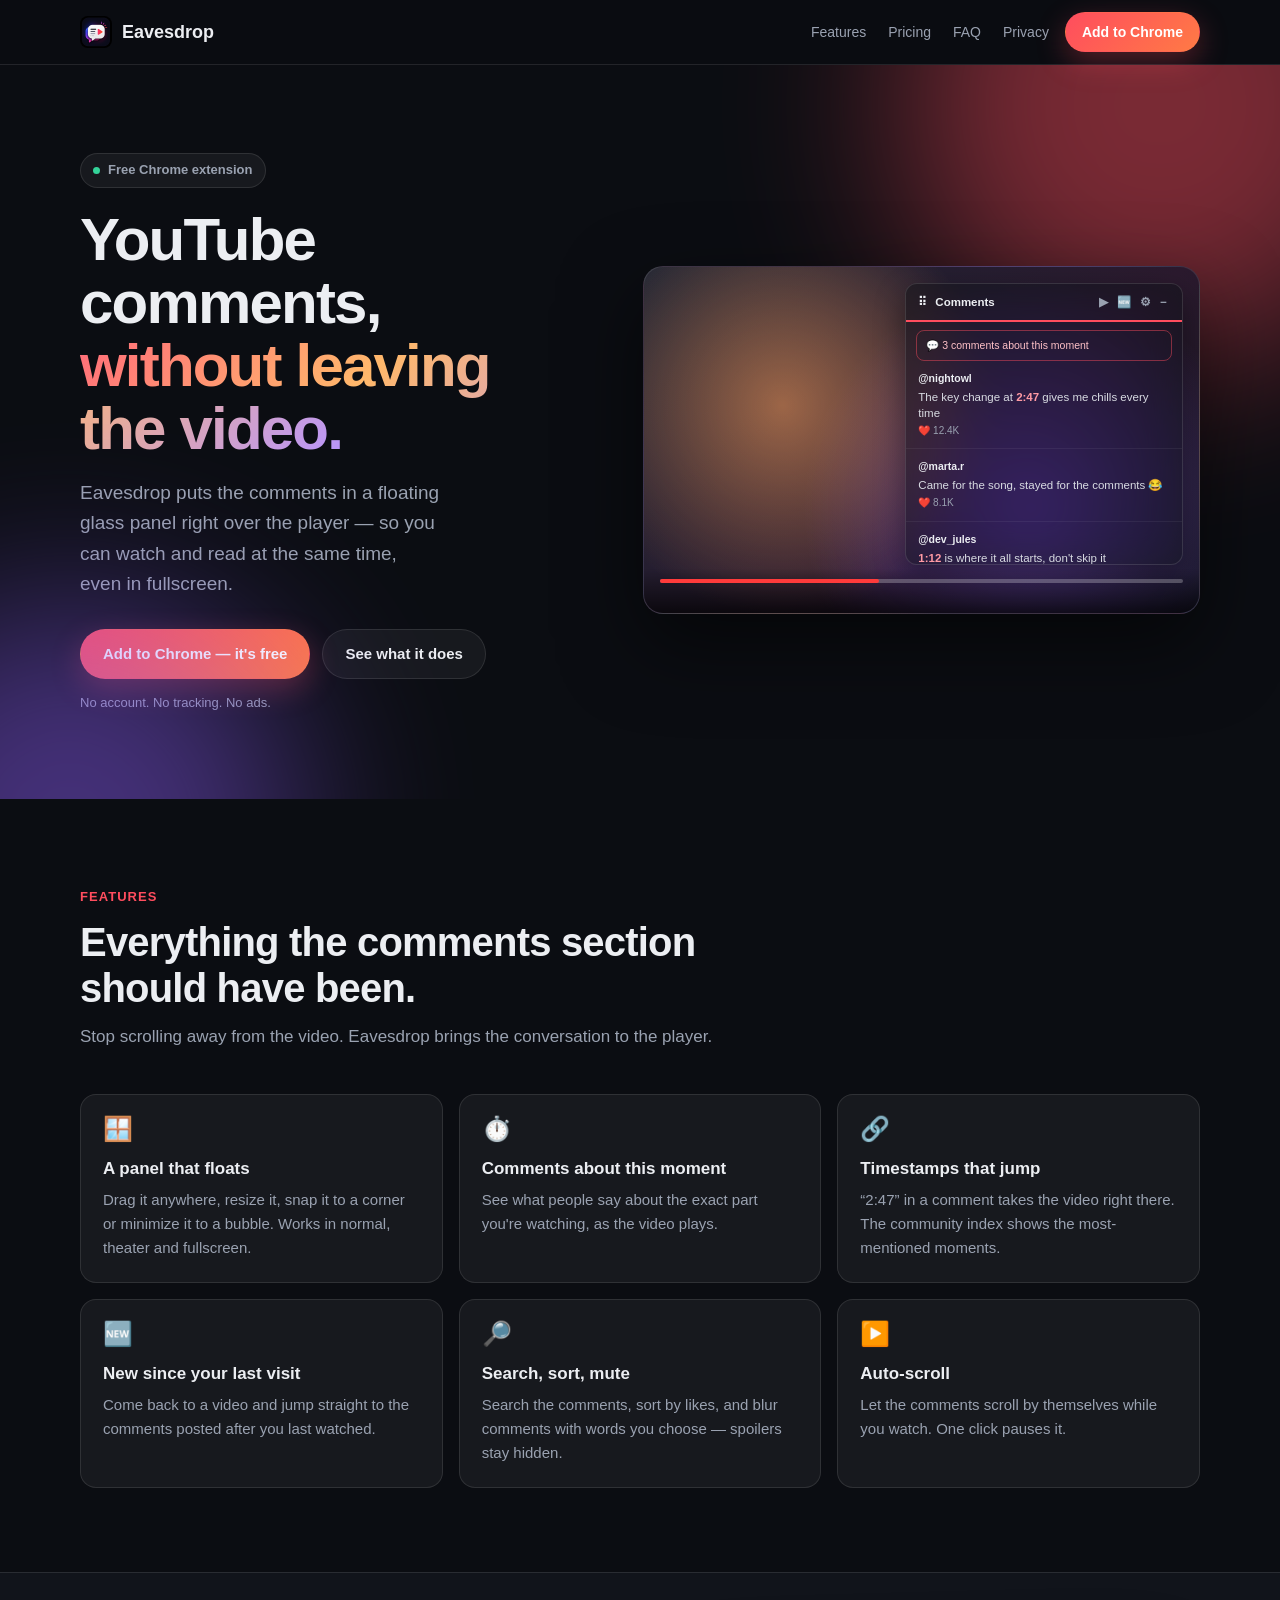
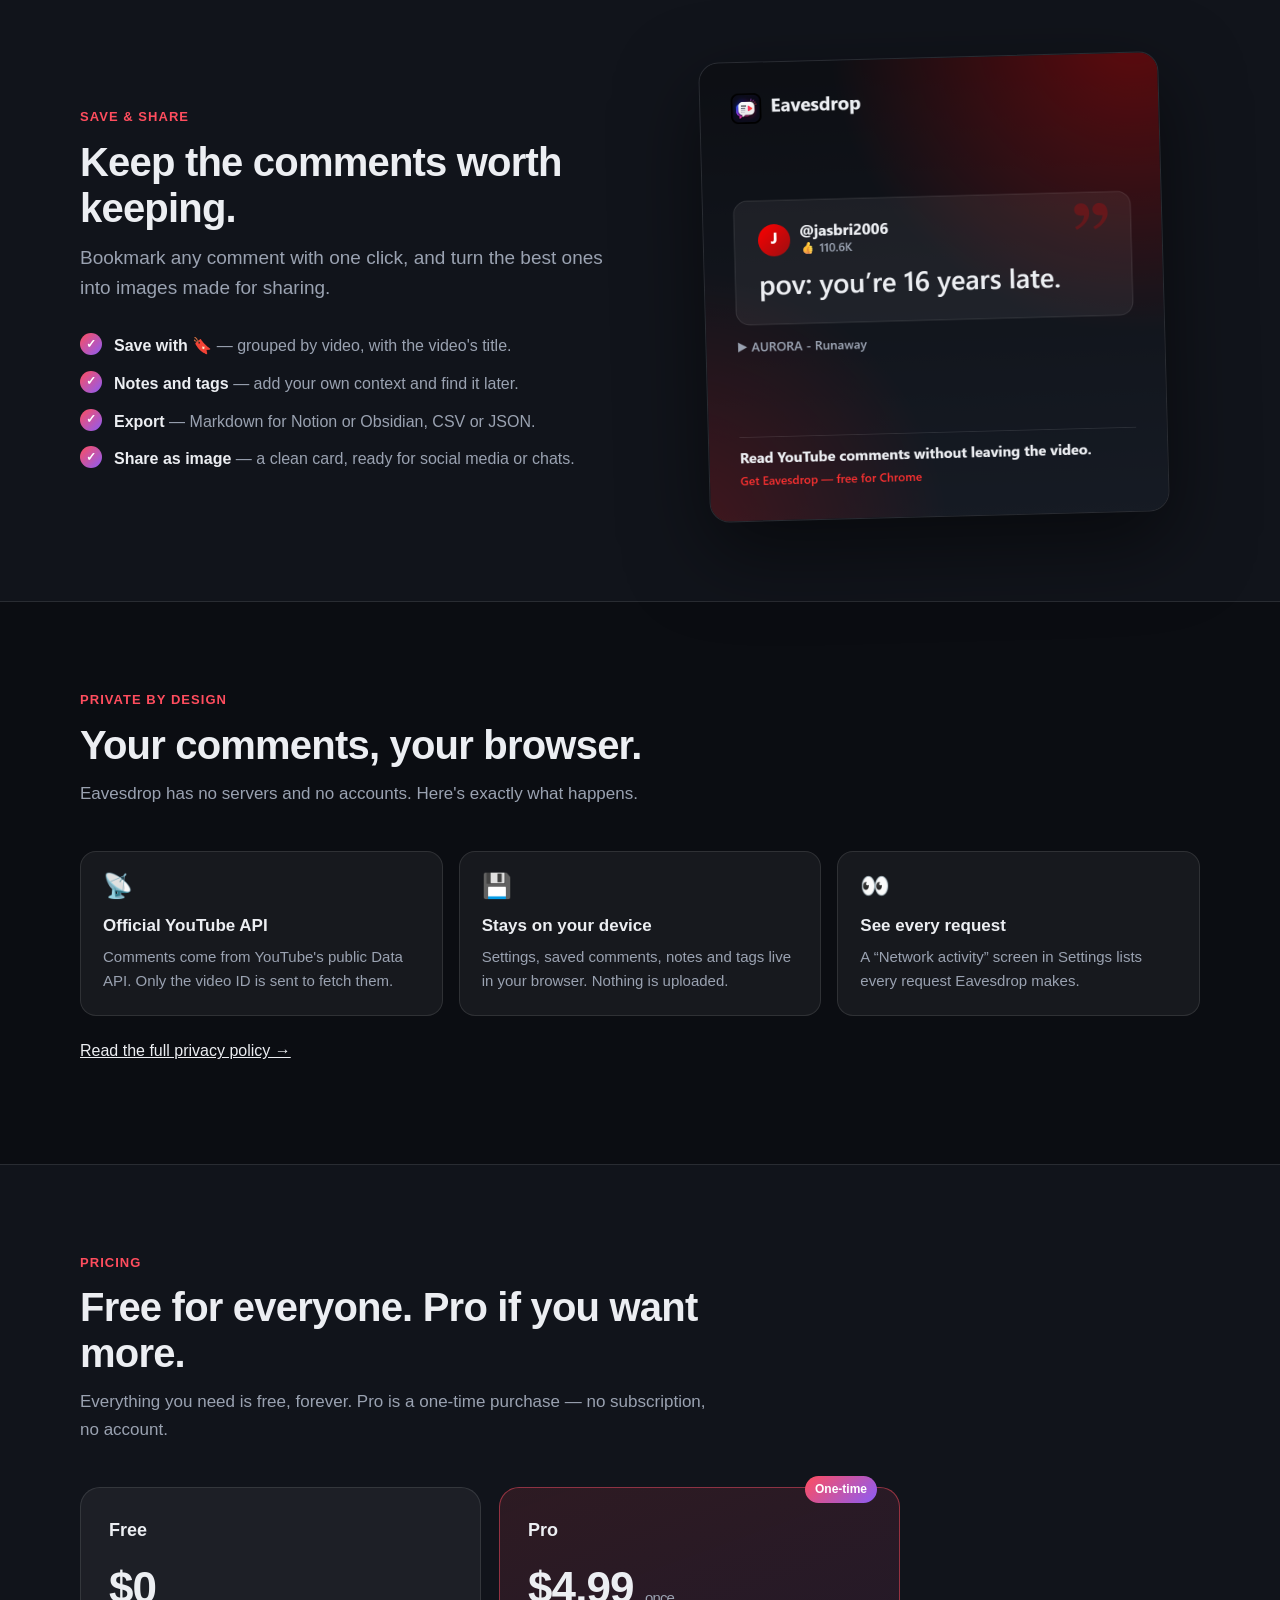
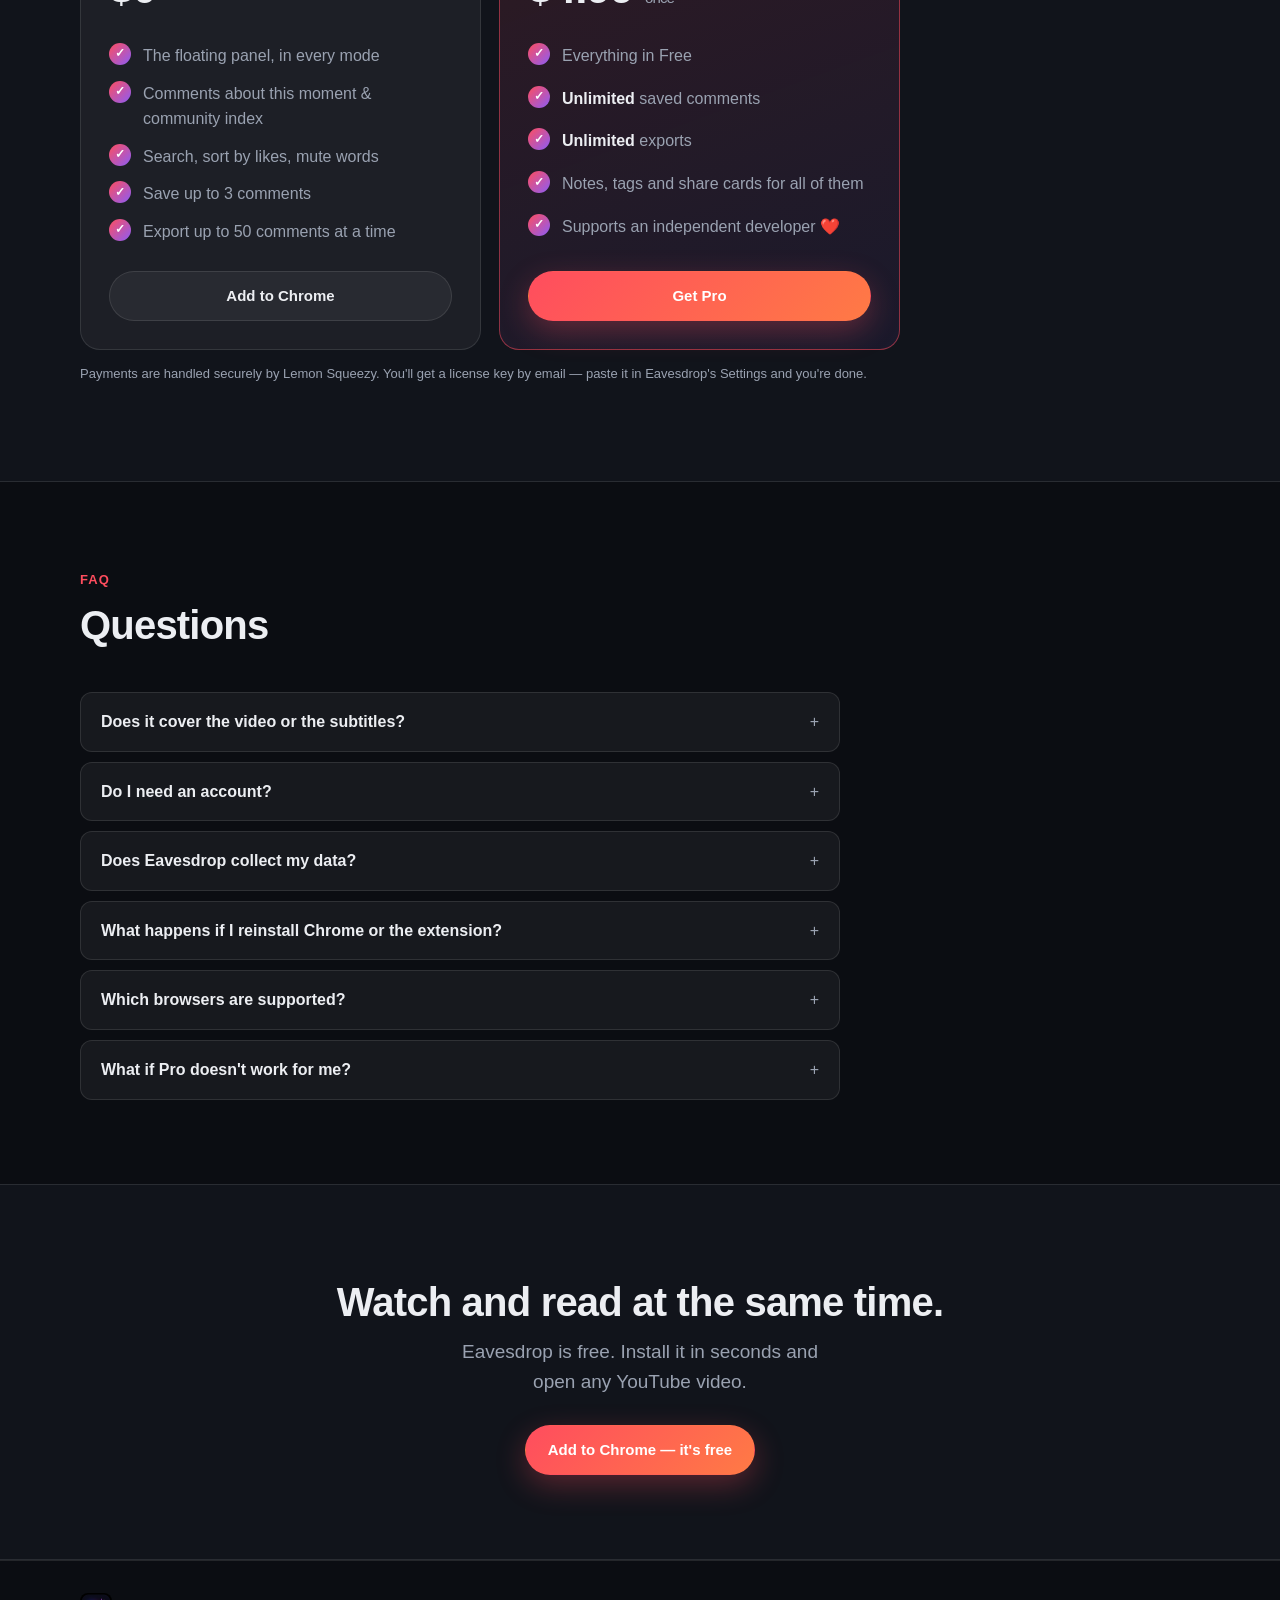
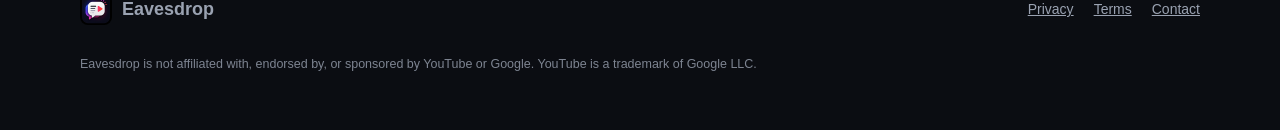
==== commit 4bbfe99c: "feat: link a la ficha de Chrome Web Store" ====
--- a/index.html
+++ b/index.html
@@ -289,7 +289,7 @@
       // Link de la Chrome Web Store: pegarlo aca cuando la ficha este
       // publicada. Mientras este vacio, los botones "Add to Chrome" llevan
       // al final de la pagina y se muestra "Coming soon".
-      const CHROME_WEB_STORE_URL = '';
+      const CHROME_WEB_STORE_URL = 'https://chromewebstore.google.com/detail/ibinjbffelhnknbgakdfkjeelppacncd';
       if (CHROME_WEB_STORE_URL) {
         document.querySelectorAll('[data-cws]').forEach((a) => {
           a.href = CHROME_WEB_STORE_URL;
